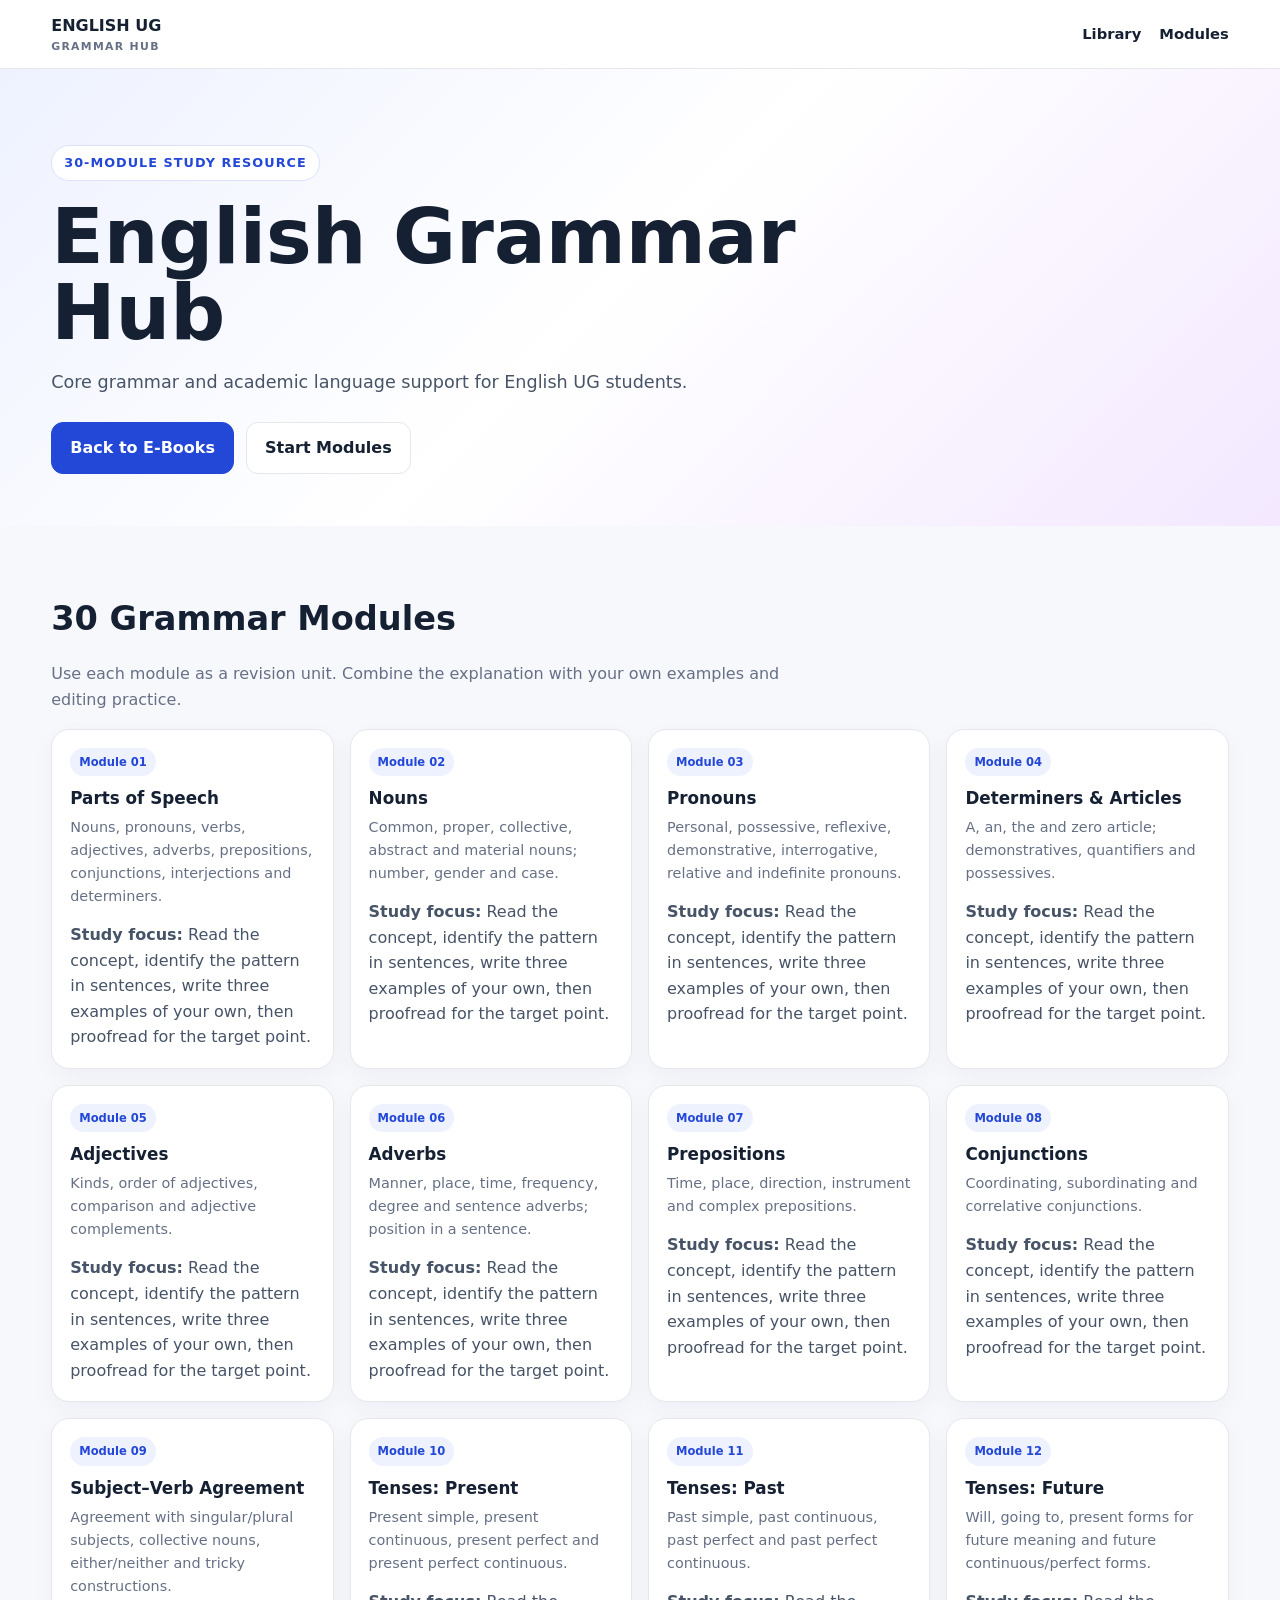
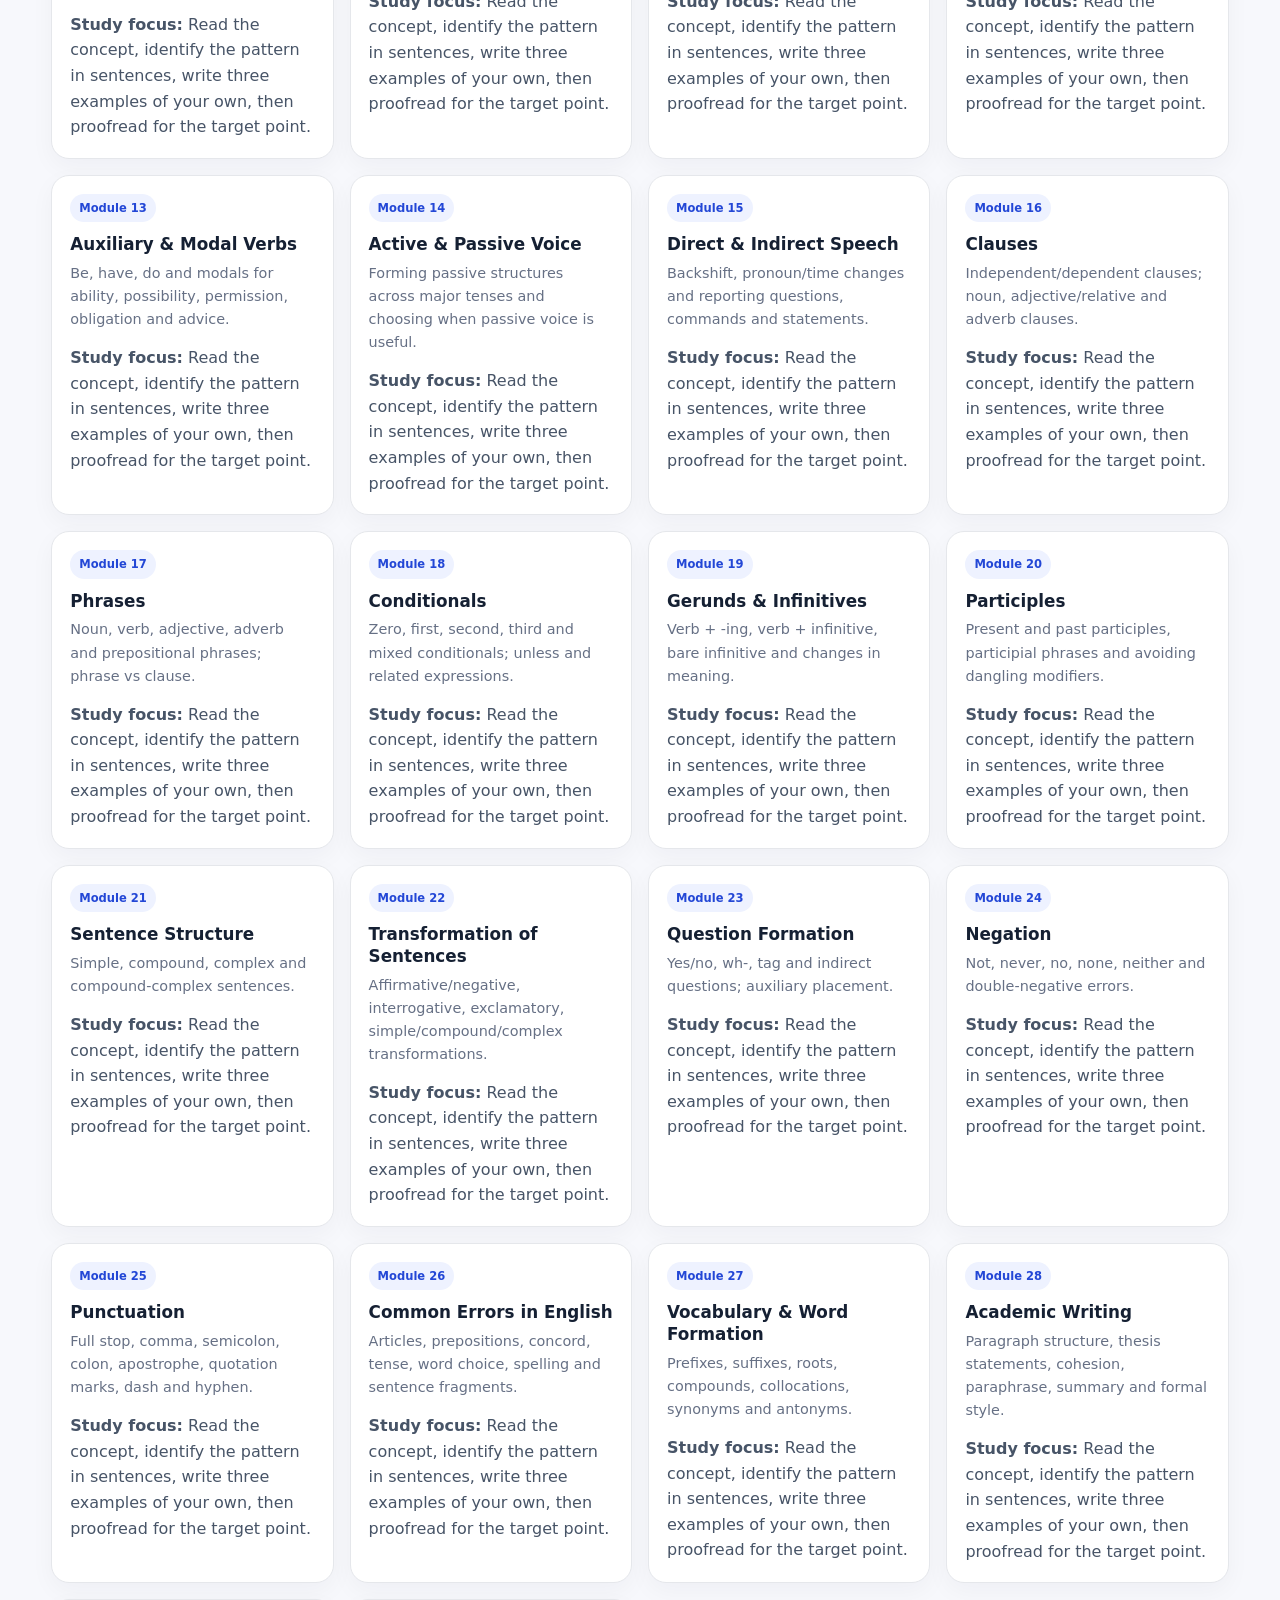
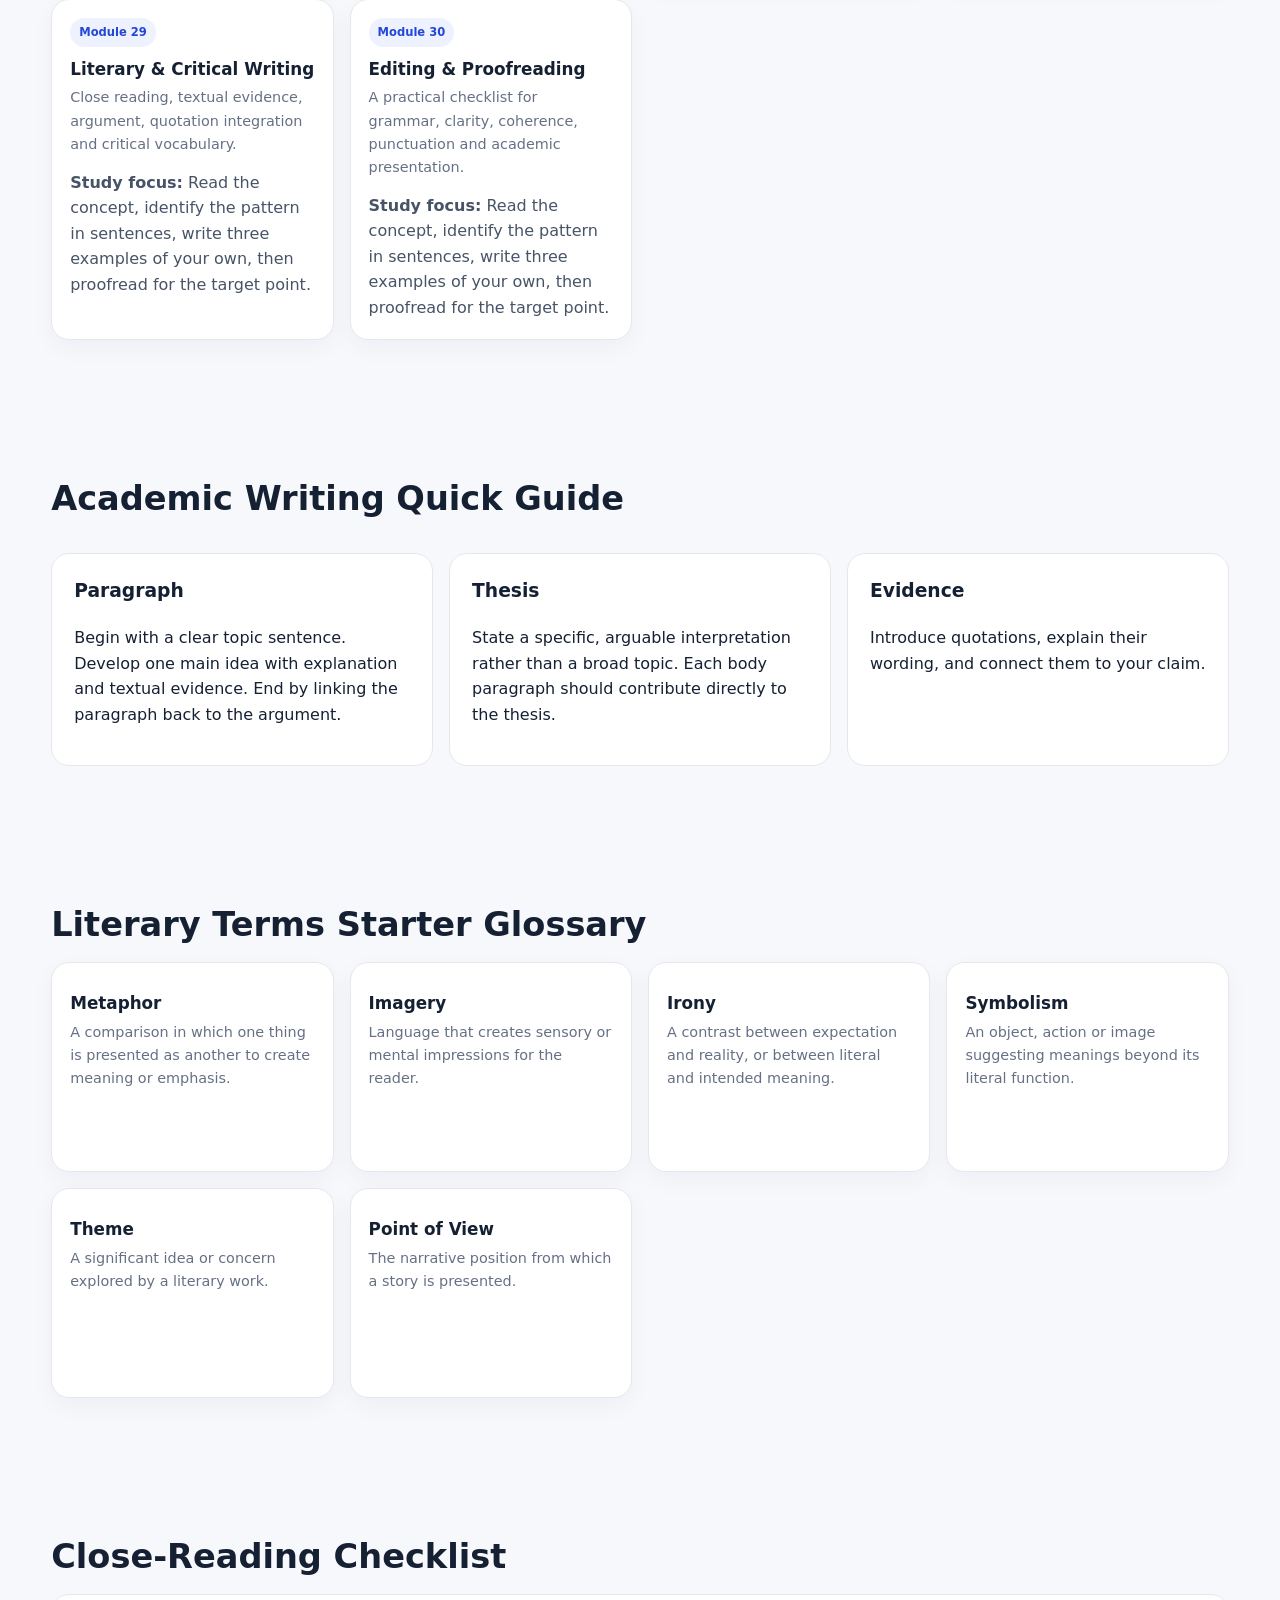
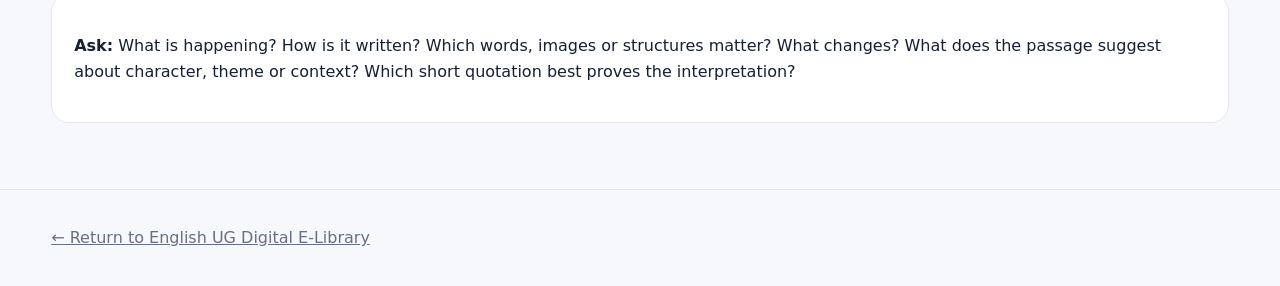
==== grammar.html @ 5030c162 "Add files via upload" ====
<!doctype html><html lang="en"><head><meta charset="utf-8"><meta name="viewport" content="width=device-width,initial-scale=1"><title>English Grammar Hub</title><link rel="stylesheet" href="styles.css"></head><body>
<nav class="nav"><div class="container nav-inner"><a class="brand" href="index.html">ENGLISH UG <small>GRAMMAR HUB</small></a><div class="navlinks"><a href="index.html">Library</a><a href="#modules">Modules</a></div></div></nav>
<header class="hero"><div class="container"><span class="eyebrow">30-Module Study Resource</span><h1>English Grammar<br>Hub</h1><p>Core grammar and academic language support for English UG students.</p><div class="cta"><a class="btn primary" href="index.html#ebooks">Back to E-Books</a><a class="btn" href="#modules">Start Modules</a></div></div></header>
<section class="section" id="modules"><div class="container"><h2>30 Grammar Modules</h2><p class="lead">Use each module as a revision unit. Combine the explanation with your own examples and editing practice.</p><div class="grid"><article class="card"><span class="badge">Module 01</span><h3>Parts of Speech</h3><p>Nouns, pronouns, verbs, adjectives, adverbs, prepositions, conjunctions, interjections and determiners.</p><div style="margin-top:14px;color:#475467"><strong>Study focus:</strong> Read the concept, identify the pattern in sentences, write three examples of your own, then proofread for the target point.</div></article>
<article class="card"><span class="badge">Module 02</span><h3>Nouns</h3><p>Common, proper, collective, abstract and material nouns; number, gender and case.</p><div style="margin-top:14px;color:#475467"><strong>Study focus:</strong> Read the concept, identify the pattern in sentences, write three examples of your own, then proofread for the target point.</div></article>
<article class="card"><span class="badge">Module 03</span><h3>Pronouns</h3><p>Personal, possessive, reflexive, demonstrative, interrogative, relative and indefinite pronouns.</p><div style="margin-top:14px;color:#475467"><strong>Study focus:</strong> Read the concept, identify the pattern in sentences, write three examples of your own, then proofread for the target point.</div></article>
<article class="card"><span class="badge">Module 04</span><h3>Determiners &amp; Articles</h3><p>A, an, the and zero article; demonstratives, quantifiers and possessives.</p><div style="margin-top:14px;color:#475467"><strong>Study focus:</strong> Read the concept, identify the pattern in sentences, write three examples of your own, then proofread for the target point.</div></article>
<article class="card"><span class="badge">Module 05</span><h3>Adjectives</h3><p>Kinds, order of adjectives, comparison and adjective complements.</p><div style="margin-top:14px;color:#475467"><strong>Study focus:</strong> Read the concept, identify the pattern in sentences, write three examples of your own, then proofread for the target point.</div></article>
<article class="card"><span class="badge">Module 06</span><h3>Adverbs</h3><p>Manner, place, time, frequency, degree and sentence adverbs; position in a sentence.</p><div style="margin-top:14px;color:#475467"><strong>Study focus:</strong> Read the concept, identify the pattern in sentences, write three examples of your own, then proofread for the target point.</div></article>
<article class="card"><span class="badge">Module 07</span><h3>Prepositions</h3><p>Time, place, direction, instrument and complex prepositions.</p><div style="margin-top:14px;color:#475467"><strong>Study focus:</strong> Read the concept, identify the pattern in sentences, write three examples of your own, then proofread for the target point.</div></article>
<article class="card"><span class="badge">Module 08</span><h3>Conjunctions</h3><p>Coordinating, subordinating and correlative conjunctions.</p><div style="margin-top:14px;color:#475467"><strong>Study focus:</strong> Read the concept, identify the pattern in sentences, write three examples of your own, then proofread for the target point.</div></article>
<article class="card"><span class="badge">Module 09</span><h3>Subject–Verb Agreement</h3><p>Agreement with singular/plural subjects, collective nouns, either/neither and tricky constructions.</p><div style="margin-top:14px;color:#475467"><strong>Study focus:</strong> Read the concept, identify the pattern in sentences, write three examples of your own, then proofread for the target point.</div></article>
<article class="card"><span class="badge">Module 10</span><h3>Tenses: Present</h3><p>Present simple, present continuous, present perfect and present perfect continuous.</p><div style="margin-top:14px;color:#475467"><strong>Study focus:</strong> Read the concept, identify the pattern in sentences, write three examples of your own, then proofread for the target point.</div></article>
<article class="card"><span class="badge">Module 11</span><h3>Tenses: Past</h3><p>Past simple, past continuous, past perfect and past perfect continuous.</p><div style="margin-top:14px;color:#475467"><strong>Study focus:</strong> Read the concept, identify the pattern in sentences, write three examples of your own, then proofread for the target point.</div></article>
<article class="card"><span class="badge">Module 12</span><h3>Tenses: Future</h3><p>Will, going to, present forms for future meaning and future continuous/perfect forms.</p><div style="margin-top:14px;color:#475467"><strong>Study focus:</strong> Read the concept, identify the pattern in sentences, write three examples of your own, then proofread for the target point.</div></article>
<article class="card"><span class="badge">Module 13</span><h3>Auxiliary &amp; Modal Verbs</h3><p>Be, have, do and modals for ability, possibility, permission, obligation and advice.</p><div style="margin-top:14px;color:#475467"><strong>Study focus:</strong> Read the concept, identify the pattern in sentences, write three examples of your own, then proofread for the target point.</div></article>
<article class="card"><span class="badge">Module 14</span><h3>Active &amp; Passive Voice</h3><p>Forming passive structures across major tenses and choosing when passive voice is useful.</p><div style="margin-top:14px;color:#475467"><strong>Study focus:</strong> Read the concept, identify the pattern in sentences, write three examples of your own, then proofread for the target point.</div></article>
<article class="card"><span class="badge">Module 15</span><h3>Direct &amp; Indirect Speech</h3><p>Backshift, pronoun/time changes and reporting questions, commands and statements.</p><div style="margin-top:14px;color:#475467"><strong>Study focus:</strong> Read the concept, identify the pattern in sentences, write three examples of your own, then proofread for the target point.</div></article>
<article class="card"><span class="badge">Module 16</span><h3>Clauses</h3><p>Independent/dependent clauses; noun, adjective/relative and adverb clauses.</p><div style="margin-top:14px;color:#475467"><strong>Study focus:</strong> Read the concept, identify the pattern in sentences, write three examples of your own, then proofread for the target point.</div></article>
<article class="card"><span class="badge">Module 17</span><h3>Phrases</h3><p>Noun, verb, adjective, adverb and prepositional phrases; phrase vs clause.</p><div style="margin-top:14px;color:#475467"><strong>Study focus:</strong> Read the concept, identify the pattern in sentences, write three examples of your own, then proofread for the target point.</div></article>
<article class="card"><span class="badge">Module 18</span><h3>Conditionals</h3><p>Zero, first, second, third and mixed conditionals; unless and related expressions.</p><div style="margin-top:14px;color:#475467"><strong>Study focus:</strong> Read the concept, identify the pattern in sentences, write three examples of your own, then proofread for the target point.</div></article>
<article class="card"><span class="badge">Module 19</span><h3>Gerunds &amp; Infinitives</h3><p>Verb + -ing, verb + infinitive, bare infinitive and changes in meaning.</p><div style="margin-top:14px;color:#475467"><strong>Study focus:</strong> Read the concept, identify the pattern in sentences, write three examples of your own, then proofread for the target point.</div></article>
<article class="card"><span class="badge">Module 20</span><h3>Participles</h3><p>Present and past participles, participial phrases and avoiding dangling modifiers.</p><div style="margin-top:14px;color:#475467"><strong>Study focus:</strong> Read the concept, identify the pattern in sentences, write three examples of your own, then proofread for the target point.</div></article>
<article class="card"><span class="badge">Module 21</span><h3>Sentence Structure</h3><p>Simple, compound, complex and compound-complex sentences.</p><div style="margin-top:14px;color:#475467"><strong>Study focus:</strong> Read the concept, identify the pattern in sentences, write three examples of your own, then proofread for the target point.</div></article>
<article class="card"><span class="badge">Module 22</span><h3>Transformation of Sentences</h3><p>Affirmative/negative, interrogative, exclamatory, simple/compound/complex transformations.</p><div style="margin-top:14px;color:#475467"><strong>Study focus:</strong> Read the concept, identify the pattern in sentences, write three examples of your own, then proofread for the target point.</div></article>
<article class="card"><span class="badge">Module 23</span><h3>Question Formation</h3><p>Yes/no, wh-, tag and indirect questions; auxiliary placement.</p><div style="margin-top:14px;color:#475467"><strong>Study focus:</strong> Read the concept, identify the pattern in sentences, write three examples of your own, then proofread for the target point.</div></article>
<article class="card"><span class="badge">Module 24</span><h3>Negation</h3><p>Not, never, no, none, neither and double-negative errors.</p><div style="margin-top:14px;color:#475467"><strong>Study focus:</strong> Read the concept, identify the pattern in sentences, write three examples of your own, then proofread for the target point.</div></article>
<article class="card"><span class="badge">Module 25</span><h3>Punctuation</h3><p>Full stop, comma, semicolon, colon, apostrophe, quotation marks, dash and hyphen.</p><div style="margin-top:14px;color:#475467"><strong>Study focus:</strong> Read the concept, identify the pattern in sentences, write three examples of your own, then proofread for the target point.</div></article>
<article class="card"><span class="badge">Module 26</span><h3>Common Errors in English</h3><p>Articles, prepositions, concord, tense, word choice, spelling and sentence fragments.</p><div style="margin-top:14px;color:#475467"><strong>Study focus:</strong> Read the concept, identify the pattern in sentences, write three examples of your own, then proofread for the target point.</div></article>
<article class="card"><span class="badge">Module 27</span><h3>Vocabulary &amp; Word Formation</h3><p>Prefixes, suffixes, roots, compounds, collocations, synonyms and antonyms.</p><div style="margin-top:14px;color:#475467"><strong>Study focus:</strong> Read the concept, identify the pattern in sentences, write three examples of your own, then proofread for the target point.</div></article>
<article class="card"><span class="badge">Module 28</span><h3>Academic Writing</h3><p>Paragraph structure, thesis statements, cohesion, paraphrase, summary and formal style.</p><div style="margin-top:14px;color:#475467"><strong>Study focus:</strong> Read the concept, identify the pattern in sentences, write three examples of your own, then proofread for the target point.</div></article>
<article class="card"><span class="badge">Module 29</span><h3>Literary &amp; Critical Writing</h3><p>Close reading, textual evidence, argument, quotation integration and critical vocabulary.</p><div style="margin-top:14px;color:#475467"><strong>Study focus:</strong> Read the concept, identify the pattern in sentences, write three examples of your own, then proofread for the target point.</div></article>
<article class="card"><span class="badge">Module 30</span><h3>Editing &amp; Proofreading</h3><p>A practical checklist for grammar, clarity, coherence, punctuation and academic presentation.</p><div style="margin-top:14px;color:#475467"><strong>Study focus:</strong> Read the concept, identify the pattern in sentences, write three examples of your own, then proofread for the target point.</div></article></div></div></section>
<section class="section" id="academic-writing"><div class="container"><h2>Academic Writing Quick Guide</h2><div class="tools"><article class="tool"><h3>Paragraph</h3><p>Begin with a clear topic sentence. Develop one main idea with explanation and textual evidence. End by linking the paragraph back to the argument.</p></article><article class="tool"><h3>Thesis</h3><p>State a specific, arguable interpretation rather than a broad topic. Each body paragraph should contribute directly to the thesis.</p></article><article class="tool"><h3>Evidence</h3><p>Introduce quotations, explain their wording, and connect them to your claim.</p></article></div></div></section>
<section class="section" id="literary-terms"><div class="container"><h2>Literary Terms Starter Glossary</h2><div class="grid"><article class="card"><h3>Metaphor</h3><p>A comparison in which one thing is presented as another to create meaning or emphasis.</p></article><article class="card"><h3>Imagery</h3><p>Language that creates sensory or mental impressions for the reader.</p></article><article class="card"><h3>Irony</h3><p>A contrast between expectation and reality, or between literal and intended meaning.</p></article><article class="card"><h3>Symbolism</h3><p>An object, action or image suggesting meanings beyond its literal function.</p></article><article class="card"><h3>Theme</h3><p>A significant idea or concern explored by a literary work.</p></article><article class="card"><h3>Point of View</h3><p>The narrative position from which a story is presented.</p></article></div></div></section>
<section class="section" id="reading"><div class="container"><h2>Close-Reading Checklist</h2><div class="tool"><p><strong>Ask:</strong> What is happening? How is it written? Which words, images or structures matter? What changes? What does the passage suggest about character, theme or context? Which short quotation best proves the interpretation?</p></div></div></section>
<footer><div class="container"><a href="index.html">← Return to English UG Digital E-Library</a></div></footer></body></html>
---- styles.css ----
:root{--ink:#152033;--muted:#667085;--paper:#f7f8fc;--card:#fff;--primary:#2347d6;--line:#e5e7eb}
*{box-sizing:border-box}html{scroll-behavior:smooth}body{margin:0;font-family:Inter,ui-sans-serif,system-ui,-apple-system,"Segoe UI",sans-serif;color:var(--ink);background:var(--paper);line-height:1.6}a{color:inherit}.container{width:min(1180px,92%);margin:auto}
.nav{position:sticky;top:0;z-index:20;background:rgba(255,255,255,.94);backdrop-filter:blur(12px);border-bottom:1px solid var(--line)}.nav-inner{display:flex;align-items:center;justify-content:space-between;min-height:68px;gap:20px}.brand{font-weight:900;text-decoration:none}.brand small{display:block;font-size:.68rem;color:var(--muted);font-weight:700;letter-spacing:.12em}.navlinks{display:flex;gap:18px}.navlinks a{text-decoration:none;font-weight:700;font-size:.92rem}
.hero{padding:76px 0 52px;background:linear-gradient(135deg,#eef2ff,#fff 48%,#f3e8ff)}.hero-grid{display:grid;grid-template-columns:1.3fr .7fr;gap:42px;align-items:center}.eyebrow{display:inline-flex;padding:7px 12px;border-radius:999px;background:#fff;border:1px solid #dbe1ff;color:var(--primary);font-weight:800;font-size:.8rem;letter-spacing:.08em;text-transform:uppercase}
h1{font-size:clamp(2.6rem,6vw,5.5rem);line-height:.98;margin:18px 0}.hero p{font-size:1.1rem;color:#475467;max-width:720px}.cta{display:flex;gap:12px;flex-wrap:wrap;margin-top:26px}.btn{display:inline-flex;align-items:center;justify-content:center;padding:12px 18px;border-radius:12px;text-decoration:none;font-weight:800;border:1px solid var(--line);background:#fff}.btn.primary{background:var(--primary);color:#fff;border-color:var(--primary)}
.qr-card{background:#fff;border:1px solid var(--line);border-radius:24px;padding:22px;text-align:center;box-shadow:0 18px 50px rgba(22,34,68,.10)}.qr-card img{width:min(280px,100%);display:block;margin:auto}.qr-card strong{display:block;margin-top:10px}.qr-card small{color:var(--muted)}
.stats{display:grid;grid-template-columns:repeat(4,1fr);gap:14px;margin-top:34px}.stat{background:#fff;border:1px solid var(--line);padding:20px;border-radius:18px}.stat b{font-size:1.7rem;display:block}.stat span{color:var(--muted);font-size:.9rem}
.section{padding:66px 0}.section h2{font-size:2.1rem;margin:0 0 10px}.lead{color:var(--muted);max-width:760px}.controls{display:flex;gap:10px;flex-wrap:wrap;margin:24px 0}input,select{padding:12px 14px;border:1px solid var(--line);border-radius:12px;background:#fff;font:inherit}input{flex:1;min-width:240px}
.grid{display:grid;grid-template-columns:repeat(4,1fr);gap:16px}.card{background:var(--card);border:1px solid var(--line);border-radius:18px;padding:18px;display:flex;flex-direction:column;min-height:210px;box-shadow:0 8px 25px rgba(16,24,40,.04)}.badge{font-size:.72rem;font-weight:800;color:var(--primary);background:#eef2ff;padding:5px 9px;border-radius:999px;display:inline-block;width:max-content}.card h3{font-size:1.05rem;line-height:1.3;margin:12px 0 6px}.card p{margin:0;color:var(--muted);font-size:.9rem}.read{margin-top:auto;padding-top:16px;text-decoration:none;font-weight:900;color:var(--primary)}
.grammar{background:#101828;color:#fff}.grammar .lead{color:#cbd5e1}.grammar-grid{display:grid;grid-template-columns:repeat(3,1fr);gap:15px;margin-top:28px}.gcard{background:#172033;border:1px solid #2a3851;border-radius:16px;padding:18px}.gcard h3{margin:8px 0;font-size:1rem}.gcard p{color:#cbd5e1;font-size:.9rem}
.tools{display:grid;grid-template-columns:repeat(3,1fr);gap:16px;margin-top:28px}.tool{background:#fff;border:1px solid var(--line);border-radius:18px;padding:22px}.tool h3{margin-top:0}.notice{margin-top:28px;background:#fffbeb;border:1px solid #fde68a;padding:16px;border-radius:14px;color:#713f12}footer{padding:35px 0;border-top:1px solid var(--line);color:var(--muted)}
@media(max-width:900px){.hero-grid{grid-template-columns:1fr}.grid{grid-template-columns:repeat(2,1fr)}.grammar-grid,.tools{grid-template-columns:repeat(2,1fr)}.stats{grid-template-columns:repeat(2,1fr)}.navlinks{display:none}}@media(max-width:560px){.grid,.grammar-grid,.tools,.stats{grid-template-columns:1fr}.hero{padding-top:50px}h1{font-size:3rem}.section{padding:48px 0}}
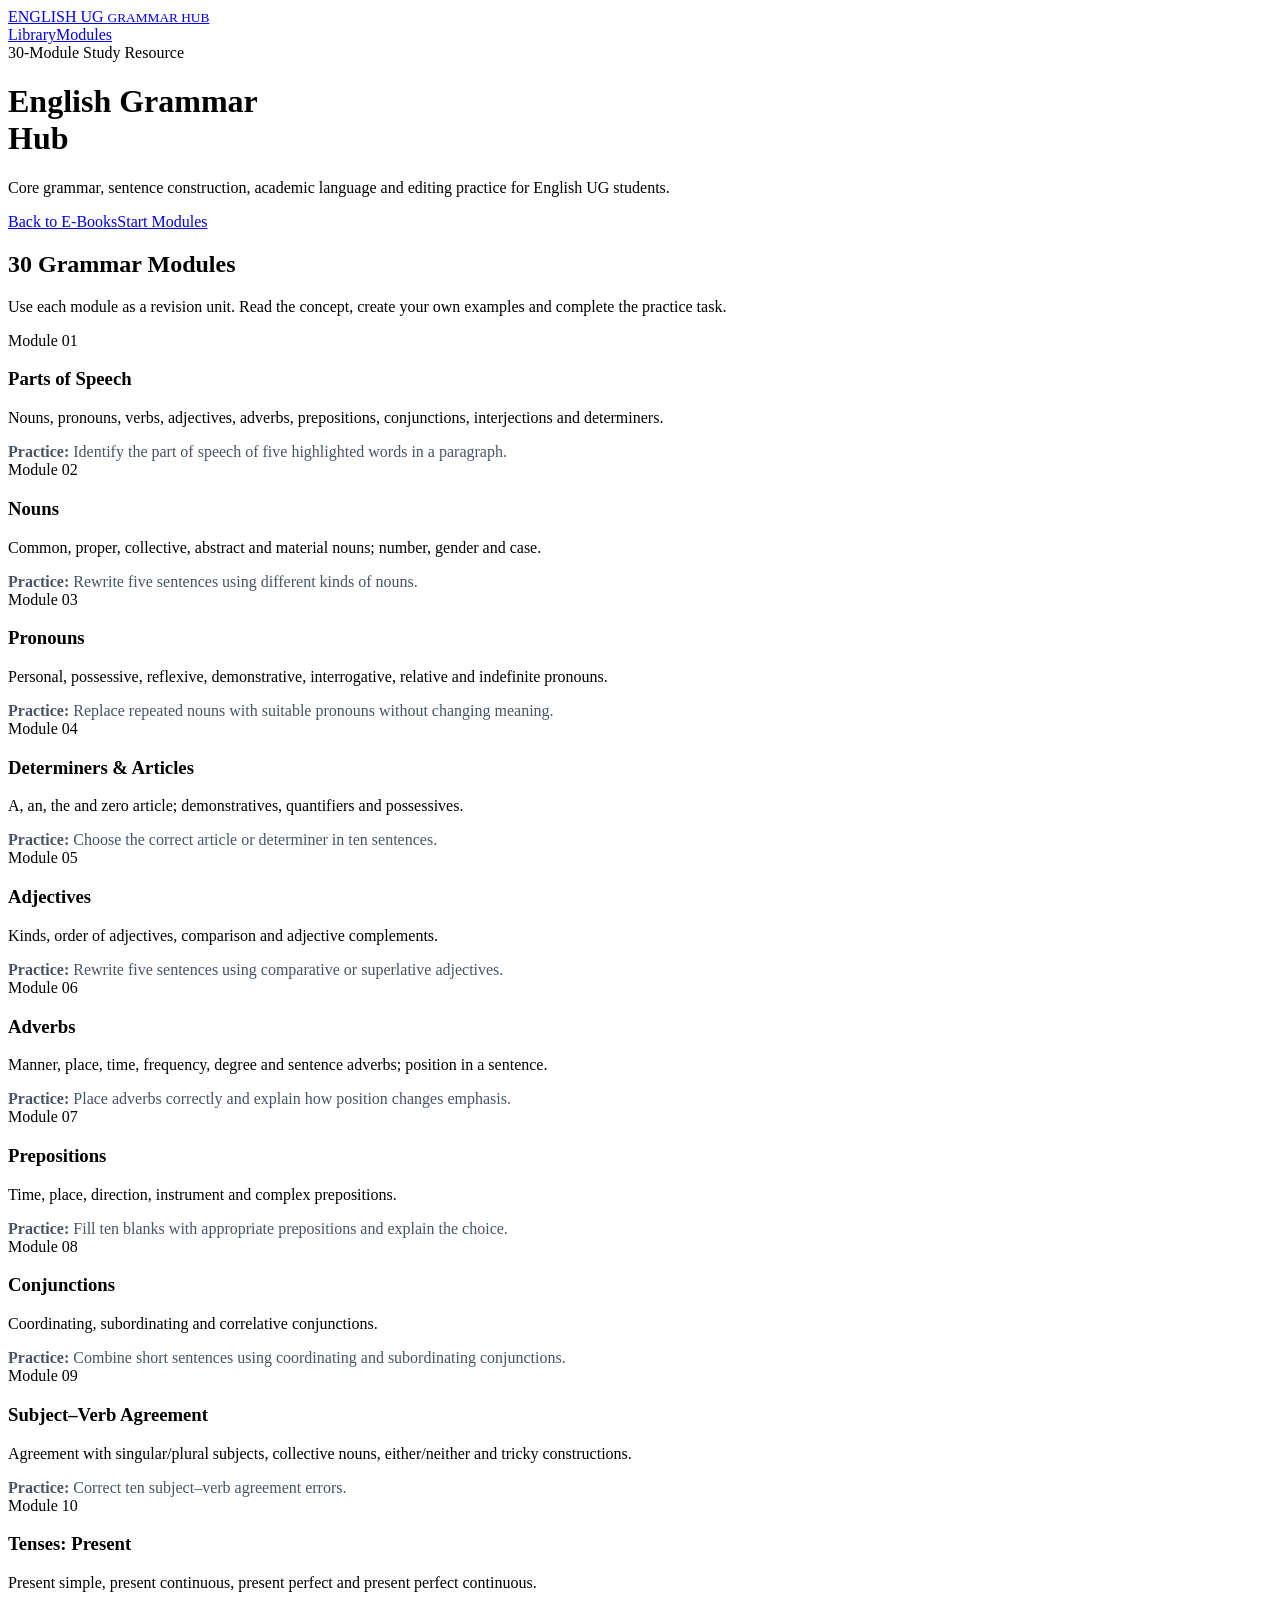
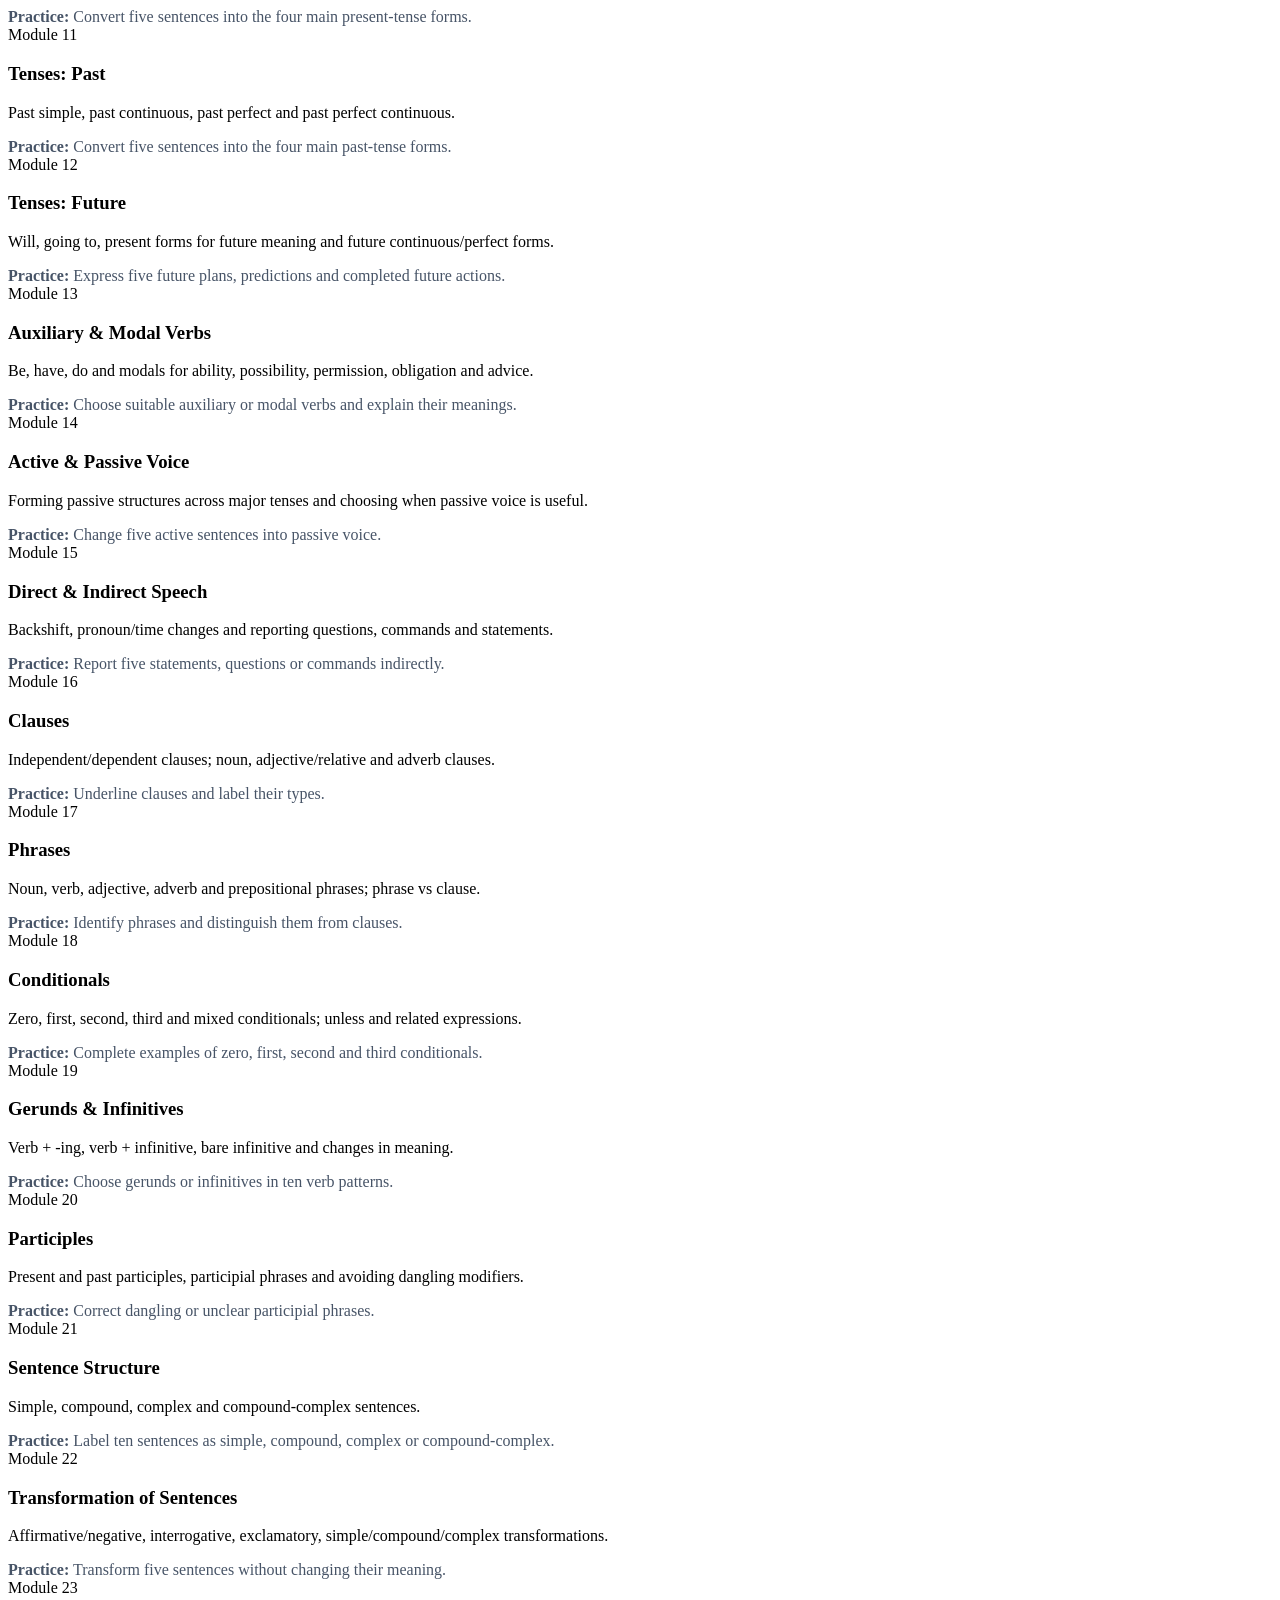
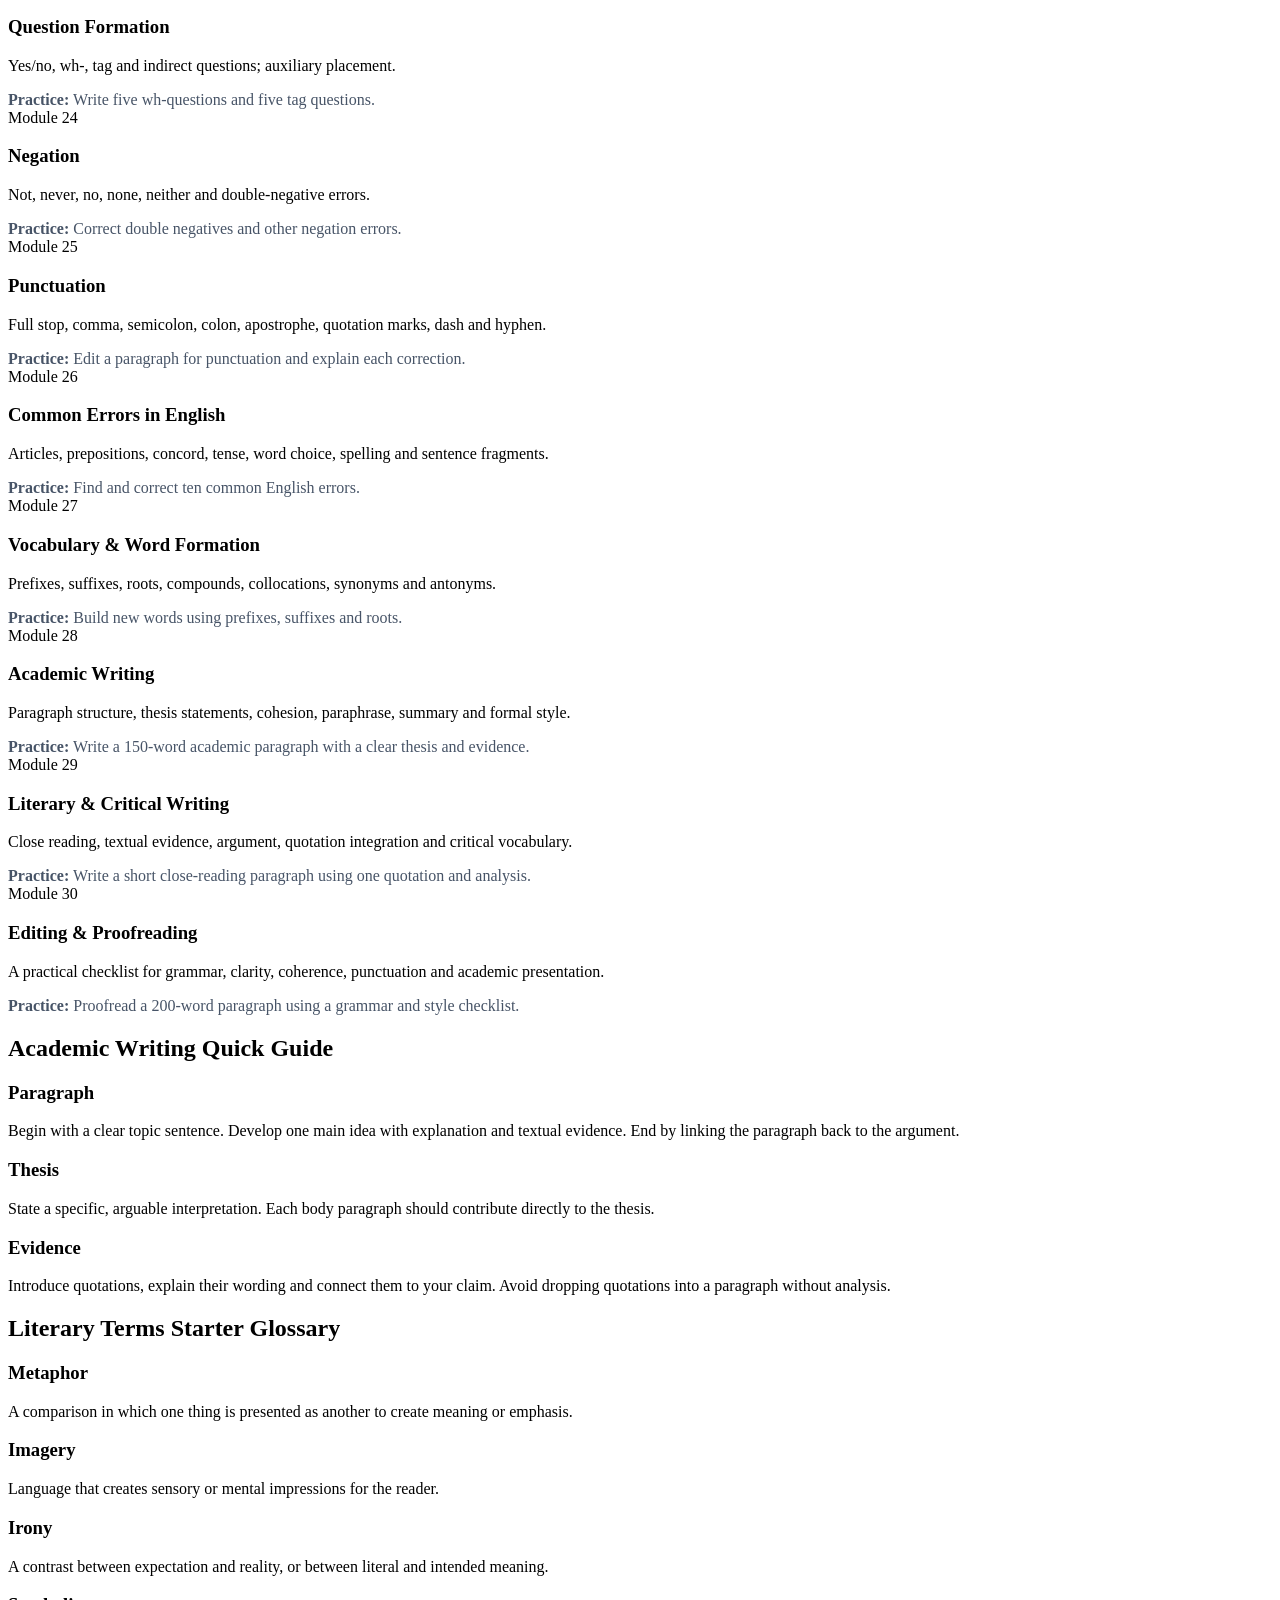
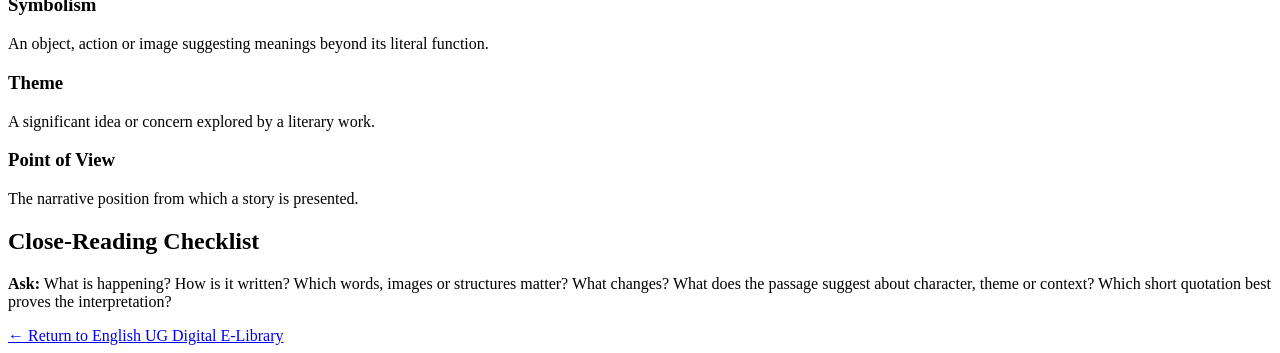
==== commit 4a0a8f80: "Rename grammar[1].html to grammar.html" ====
--- a/grammar.html
+++ b/grammar.html
@@ -1,37 +1,37 @@
-<!doctype html><html lang="en"><head><meta charset="utf-8"><meta name="viewport" content="width=device-width,initial-scale=1"><title>English Grammar Hub</title><link rel="stylesheet" href="styles.css"></head><body>
-<nav class="nav"><div class="container nav-inner"><a class="brand" href="index.html">ENGLISH UG <small>GRAMMAR HUB</small></a><div class="navlinks"><a href="index.html">Library</a><a href="#modules">Modules</a></div></div></nav>
-<header class="hero"><div class="container"><span class="eyebrow">30-Module Study Resource</span><h1>English Grammar<br>Hub</h1><p>Core grammar and academic language support for English UG students.</p><div class="cta"><a class="btn primary" href="index.html#ebooks">Back to E-Books</a><a class="btn" href="#modules">Start Modules</a></div></div></header>
-<section class="section" id="modules"><div class="container"><h2>30 Grammar Modules</h2><p class="lead">Use each module as a revision unit. Combine the explanation with your own examples and editing practice.</p><div class="grid"><article class="card"><span class="badge">Module 01</span><h3>Parts of Speech</h3><p>Nouns, pronouns, verbs, adjectives, adverbs, prepositions, conjunctions, interjections and determiners.</p><div style="margin-top:14px;color:#475467"><strong>Study focus:</strong> Read the concept, identify the pattern in sentences, write three examples of your own, then proofread for the target point.</div></article>
-<article class="card"><span class="badge">Module 02</span><h3>Nouns</h3><p>Common, proper, collective, abstract and material nouns; number, gender and case.</p><div style="margin-top:14px;color:#475467"><strong>Study focus:</strong> Read the concept, identify the pattern in sentences, write three examples of your own, then proofread for the target point.</div></article>
-<article class="card"><span class="badge">Module 03</span><h3>Pronouns</h3><p>Personal, possessive, reflexive, demonstrative, interrogative, relative and indefinite pronouns.</p><div style="margin-top:14px;color:#475467"><strong>Study focus:</strong> Read the concept, identify the pattern in sentences, write three examples of your own, then proofread for the target point.</div></article>
-<article class="card"><span class="badge">Module 04</span><h3>Determiners &amp; Articles</h3><p>A, an, the and zero article; demonstratives, quantifiers and possessives.</p><div style="margin-top:14px;color:#475467"><strong>Study focus:</strong> Read the concept, identify the pattern in sentences, write three examples of your own, then proofread for the target point.</div></article>
-<article class="card"><span class="badge">Module 05</span><h3>Adjectives</h3><p>Kinds, order of adjectives, comparison and adjective complements.</p><div style="margin-top:14px;color:#475467"><strong>Study focus:</strong> Read the concept, identify the pattern in sentences, write three examples of your own, then proofread for the target point.</div></article>
-<article class="card"><span class="badge">Module 06</span><h3>Adverbs</h3><p>Manner, place, time, frequency, degree and sentence adverbs; position in a sentence.</p><div style="margin-top:14px;color:#475467"><strong>Study focus:</strong> Read the concept, identify the pattern in sentences, write three examples of your own, then proofread for the target point.</div></article>
-<article class="card"><span class="badge">Module 07</span><h3>Prepositions</h3><p>Time, place, direction, instrument and complex prepositions.</p><div style="margin-top:14px;color:#475467"><strong>Study focus:</strong> Read the concept, identify the pattern in sentences, write three examples of your own, then proofread for the target point.</div></article>
-<article class="card"><span class="badge">Module 08</span><h3>Conjunctions</h3><p>Coordinating, subordinating and correlative conjunctions.</p><div style="margin-top:14px;color:#475467"><strong>Study focus:</strong> Read the concept, identify the pattern in sentences, write three examples of your own, then proofread for the target point.</div></article>
-<article class="card"><span class="badge">Module 09</span><h3>Subject–Verb Agreement</h3><p>Agreement with singular/plural subjects, collective nouns, either/neither and tricky constructions.</p><div style="margin-top:14px;color:#475467"><strong>Study focus:</strong> Read the concept, identify the pattern in sentences, write three examples of your own, then proofread for the target point.</div></article>
-<article class="card"><span class="badge">Module 10</span><h3>Tenses: Present</h3><p>Present simple, present continuous, present perfect and present perfect continuous.</p><div style="margin-top:14px;color:#475467"><strong>Study focus:</strong> Read the concept, identify the pattern in sentences, write three examples of your own, then proofread for the target point.</div></article>
-<article class="card"><span class="badge">Module 11</span><h3>Tenses: Past</h3><p>Past simple, past continuous, past perfect and past perfect continuous.</p><div style="margin-top:14px;color:#475467"><strong>Study focus:</strong> Read the concept, identify the pattern in sentences, write three examples of your own, then proofread for the target point.</div></article>
-<article class="card"><span class="badge">Module 12</span><h3>Tenses: Future</h3><p>Will, going to, present forms for future meaning and future continuous/perfect forms.</p><div style="margin-top:14px;color:#475467"><strong>Study focus:</strong> Read the concept, identify the pattern in sentences, write three examples of your own, then proofread for the target point.</div></article>
-<article class="card"><span class="badge">Module 13</span><h3>Auxiliary &amp; Modal Verbs</h3><p>Be, have, do and modals for ability, possibility, permission, obligation and advice.</p><div style="margin-top:14px;color:#475467"><strong>Study focus:</strong> Read the concept, identify the pattern in sentences, write three examples of your own, then proofread for the target point.</div></article>
-<article class="card"><span class="badge">Module 14</span><h3>Active &amp; Passive Voice</h3><p>Forming passive structures across major tenses and choosing when passive voice is useful.</p><div style="margin-top:14px;color:#475467"><strong>Study focus:</strong> Read the concept, identify the pattern in sentences, write three examples of your own, then proofread for the target point.</div></article>
-<article class="card"><span class="badge">Module 15</span><h3>Direct &amp; Indirect Speech</h3><p>Backshift, pronoun/time changes and reporting questions, commands and statements.</p><div style="margin-top:14px;color:#475467"><strong>Study focus:</strong> Read the concept, identify the pattern in sentences, write three examples of your own, then proofread for the target point.</div></article>
-<article class="card"><span class="badge">Module 16</span><h3>Clauses</h3><p>Independent/dependent clauses; noun, adjective/relative and adverb clauses.</p><div style="margin-top:14px;color:#475467"><strong>Study focus:</strong> Read the concept, identify the pattern in sentences, write three examples of your own, then proofread for the target point.</div></article>
-<article class="card"><span class="badge">Module 17</span><h3>Phrases</h3><p>Noun, verb, adjective, adverb and prepositional phrases; phrase vs clause.</p><div style="margin-top:14px;color:#475467"><strong>Study focus:</strong> Read the concept, identify the pattern in sentences, write three examples of your own, then proofread for the target point.</div></article>
-<article class="card"><span class="badge">Module 18</span><h3>Conditionals</h3><p>Zero, first, second, third and mixed conditionals; unless and related expressions.</p><div style="margin-top:14px;color:#475467"><strong>Study focus:</strong> Read the concept, identify the pattern in sentences, write three examples of your own, then proofread for the target point.</div></article>
-<article class="card"><span class="badge">Module 19</span><h3>Gerunds &amp; Infinitives</h3><p>Verb + -ing, verb + infinitive, bare infinitive and changes in meaning.</p><div style="margin-top:14px;color:#475467"><strong>Study focus:</strong> Read the concept, identify the pattern in sentences, write three examples of your own, then proofread for the target point.</div></article>
-<article class="card"><span class="badge">Module 20</span><h3>Participles</h3><p>Present and past participles, participial phrases and avoiding dangling modifiers.</p><div style="margin-top:14px;color:#475467"><strong>Study focus:</strong> Read the concept, identify the pattern in sentences, write three examples of your own, then proofread for the target point.</div></article>
-<article class="card"><span class="badge">Module 21</span><h3>Sentence Structure</h3><p>Simple, compound, complex and compound-complex sentences.</p><div style="margin-top:14px;color:#475467"><strong>Study focus:</strong> Read the concept, identify the pattern in sentences, write three examples of your own, then proofread for the target point.</div></article>
-<article class="card"><span class="badge">Module 22</span><h3>Transformation of Sentences</h3><p>Affirmative/negative, interrogative, exclamatory, simple/compound/complex transformations.</p><div style="margin-top:14px;color:#475467"><strong>Study focus:</strong> Read the concept, identify the pattern in sentences, write three examples of your own, then proofread for the target point.</div></article>
-<article class="card"><span class="badge">Module 23</span><h3>Question Formation</h3><p>Yes/no, wh-, tag and indirect questions; auxiliary placement.</p><div style="margin-top:14px;color:#475467"><strong>Study focus:</strong> Read the concept, identify the pattern in sentences, write three examples of your own, then proofread for the target point.</div></article>
-<article class="card"><span class="badge">Module 24</span><h3>Negation</h3><p>Not, never, no, none, neither and double-negative errors.</p><div style="margin-top:14px;color:#475467"><strong>Study focus:</strong> Read the concept, identify the pattern in sentences, write three examples of your own, then proofread for the target point.</div></article>
-<article class="card"><span class="badge">Module 25</span><h3>Punctuation</h3><p>Full stop, comma, semicolon, colon, apostrophe, quotation marks, dash and hyphen.</p><div style="margin-top:14px;color:#475467"><strong>Study focus:</strong> Read the concept, identify the pattern in sentences, write three examples of your own, then proofread for the target point.</div></article>
-<article class="card"><span class="badge">Module 26</span><h3>Common Errors in English</h3><p>Articles, prepositions, concord, tense, word choice, spelling and sentence fragments.</p><div style="margin-top:14px;color:#475467"><strong>Study focus:</strong> Read the concept, identify the pattern in sentences, write three examples of your own, then proofread for the target point.</div></article>
-<article class="card"><span class="badge">Module 27</span><h3>Vocabulary &amp; Word Formation</h3><p>Prefixes, suffixes, roots, compounds, collocations, synonyms and antonyms.</p><div style="margin-top:14px;color:#475467"><strong>Study focus:</strong> Read the concept, identify the pattern in sentences, write three examples of your own, then proofread for the target point.</div></article>
-<article class="card"><span class="badge">Module 28</span><h3>Academic Writing</h3><p>Paragraph structure, thesis statements, cohesion, paraphrase, summary and formal style.</p><div style="margin-top:14px;color:#475467"><strong>Study focus:</strong> Read the concept, identify the pattern in sentences, write three examples of your own, then proofread for the target point.</div></article>
-<article class="card"><span class="badge">Module 29</span><h3>Literary &amp; Critical Writing</h3><p>Close reading, textual evidence, argument, quotation integration and critical vocabulary.</p><div style="margin-top:14px;color:#475467"><strong>Study focus:</strong> Read the concept, identify the pattern in sentences, write three examples of your own, then proofread for the target point.</div></article>
-<article class="card"><span class="badge">Module 30</span><h3>Editing &amp; Proofreading</h3><p>A practical checklist for grammar, clarity, coherence, punctuation and academic presentation.</p><div style="margin-top:14px;color:#475467"><strong>Study focus:</strong> Read the concept, identify the pattern in sentences, write three examples of your own, then proofread for the target point.</div></article></div></div></section>
-<section class="section" id="academic-writing"><div class="container"><h2>Academic Writing Quick Guide</h2><div class="tools"><article class="tool"><h3>Paragraph</h3><p>Begin with a clear topic sentence. Develop one main idea with explanation and textual evidence. End by linking the paragraph back to the argument.</p></article><article class="tool"><h3>Thesis</h3><p>State a specific, arguable interpretation rather than a broad topic. Each body paragraph should contribute directly to the thesis.</p></article><article class="tool"><h3>Evidence</h3><p>Introduce quotations, explain their wording, and connect them to your claim.</p></article></div></div></section>
+<!doctype html><html lang="en"><head><meta charset="utf-8"><meta name="viewport" content="width=device-width,initial-scale=1"><title>English Grammar Hub | English UG E-Library</title><link rel="stylesheet" href="styles.css"></head><body>
+<nav class="nav"><div class="container nav-inner"><a class="brand" href="index.html">ENGLISH UG <small>GRAMMAR HUB</small></a><div class="navlinks"><a href="index.html#ebooks">Library</a><a href="#modules">Modules</a></div></div></nav>
+<header class="hero"><div class="container"><span class="eyebrow">30-Module Study Resource</span><h1>English Grammar<br>Hub</h1><p>Core grammar, sentence construction, academic language and editing practice for English UG students.</p><div class="cta"><a class="btn primary" href="index.html#ebooks">Back to E-Books</a><a class="btn" href="#modules">Start Modules</a></div></div></header>
+<section class="section" id="modules"><div class="container"><h2>30 Grammar Modules</h2><p class="lead">Use each module as a revision unit. Read the concept, create your own examples and complete the practice task.</p><div class="grid"><article class="card"><span class="badge">Module 01</span><h3>Parts of Speech</h3><p>Nouns, pronouns, verbs, adjectives, adverbs, prepositions, conjunctions, interjections and determiners.</p><div style="margin-top:14px;color:#475467"><strong>Practice:</strong> Identify the part of speech of five highlighted words in a paragraph.</div></article>
+<article class="card"><span class="badge">Module 02</span><h3>Nouns</h3><p>Common, proper, collective, abstract and material nouns; number, gender and case.</p><div style="margin-top:14px;color:#475467"><strong>Practice:</strong> Rewrite five sentences using different kinds of nouns.</div></article>
+<article class="card"><span class="badge">Module 03</span><h3>Pronouns</h3><p>Personal, possessive, reflexive, demonstrative, interrogative, relative and indefinite pronouns.</p><div style="margin-top:14px;color:#475467"><strong>Practice:</strong> Replace repeated nouns with suitable pronouns without changing meaning.</div></article>
+<article class="card"><span class="badge">Module 04</span><h3>Determiners &amp; Articles</h3><p>A, an, the and zero article; demonstratives, quantifiers and possessives.</p><div style="margin-top:14px;color:#475467"><strong>Practice:</strong> Choose the correct article or determiner in ten sentences.</div></article>
+<article class="card"><span class="badge">Module 05</span><h3>Adjectives</h3><p>Kinds, order of adjectives, comparison and adjective complements.</p><div style="margin-top:14px;color:#475467"><strong>Practice:</strong> Rewrite five sentences using comparative or superlative adjectives.</div></article>
+<article class="card"><span class="badge">Module 06</span><h3>Adverbs</h3><p>Manner, place, time, frequency, degree and sentence adverbs; position in a sentence.</p><div style="margin-top:14px;color:#475467"><strong>Practice:</strong> Place adverbs correctly and explain how position changes emphasis.</div></article>
+<article class="card"><span class="badge">Module 07</span><h3>Prepositions</h3><p>Time, place, direction, instrument and complex prepositions.</p><div style="margin-top:14px;color:#475467"><strong>Practice:</strong> Fill ten blanks with appropriate prepositions and explain the choice.</div></article>
+<article class="card"><span class="badge">Module 08</span><h3>Conjunctions</h3><p>Coordinating, subordinating and correlative conjunctions.</p><div style="margin-top:14px;color:#475467"><strong>Practice:</strong> Combine short sentences using coordinating and subordinating conjunctions.</div></article>
+<article class="card"><span class="badge">Module 09</span><h3>Subject–Verb Agreement</h3><p>Agreement with singular/plural subjects, collective nouns, either/neither and tricky constructions.</p><div style="margin-top:14px;color:#475467"><strong>Practice:</strong> Correct ten subject–verb agreement errors.</div></article>
+<article class="card"><span class="badge">Module 10</span><h3>Tenses: Present</h3><p>Present simple, present continuous, present perfect and present perfect continuous.</p><div style="margin-top:14px;color:#475467"><strong>Practice:</strong> Convert five sentences into the four main present-tense forms.</div></article>
+<article class="card"><span class="badge">Module 11</span><h3>Tenses: Past</h3><p>Past simple, past continuous, past perfect and past perfect continuous.</p><div style="margin-top:14px;color:#475467"><strong>Practice:</strong> Convert five sentences into the four main past-tense forms.</div></article>
+<article class="card"><span class="badge">Module 12</span><h3>Tenses: Future</h3><p>Will, going to, present forms for future meaning and future continuous/perfect forms.</p><div style="margin-top:14px;color:#475467"><strong>Practice:</strong> Express five future plans, predictions and completed future actions.</div></article>
+<article class="card"><span class="badge">Module 13</span><h3>Auxiliary &amp; Modal Verbs</h3><p>Be, have, do and modals for ability, possibility, permission, obligation and advice.</p><div style="margin-top:14px;color:#475467"><strong>Practice:</strong> Choose suitable auxiliary or modal verbs and explain their meanings.</div></article>
+<article class="card"><span class="badge">Module 14</span><h3>Active &amp; Passive Voice</h3><p>Forming passive structures across major tenses and choosing when passive voice is useful.</p><div style="margin-top:14px;color:#475467"><strong>Practice:</strong> Change five active sentences into passive voice.</div></article>
+<article class="card"><span class="badge">Module 15</span><h3>Direct &amp; Indirect Speech</h3><p>Backshift, pronoun/time changes and reporting questions, commands and statements.</p><div style="margin-top:14px;color:#475467"><strong>Practice:</strong> Report five statements, questions or commands indirectly.</div></article>
+<article class="card"><span class="badge">Module 16</span><h3>Clauses</h3><p>Independent/dependent clauses; noun, adjective/relative and adverb clauses.</p><div style="margin-top:14px;color:#475467"><strong>Practice:</strong> Underline clauses and label their types.</div></article>
+<article class="card"><span class="badge">Module 17</span><h3>Phrases</h3><p>Noun, verb, adjective, adverb and prepositional phrases; phrase vs clause.</p><div style="margin-top:14px;color:#475467"><strong>Practice:</strong> Identify phrases and distinguish them from clauses.</div></article>
+<article class="card"><span class="badge">Module 18</span><h3>Conditionals</h3><p>Zero, first, second, third and mixed conditionals; unless and related expressions.</p><div style="margin-top:14px;color:#475467"><strong>Practice:</strong> Complete examples of zero, first, second and third conditionals.</div></article>
+<article class="card"><span class="badge">Module 19</span><h3>Gerunds &amp; Infinitives</h3><p>Verb + -ing, verb + infinitive, bare infinitive and changes in meaning.</p><div style="margin-top:14px;color:#475467"><strong>Practice:</strong> Choose gerunds or infinitives in ten verb patterns.</div></article>
+<article class="card"><span class="badge">Module 20</span><h3>Participles</h3><p>Present and past participles, participial phrases and avoiding dangling modifiers.</p><div style="margin-top:14px;color:#475467"><strong>Practice:</strong> Correct dangling or unclear participial phrases.</div></article>
+<article class="card"><span class="badge">Module 21</span><h3>Sentence Structure</h3><p>Simple, compound, complex and compound-complex sentences.</p><div style="margin-top:14px;color:#475467"><strong>Practice:</strong> Label ten sentences as simple, compound, complex or compound-complex.</div></article>
+<article class="card"><span class="badge">Module 22</span><h3>Transformation of Sentences</h3><p>Affirmative/negative, interrogative, exclamatory, simple/compound/complex transformations.</p><div style="margin-top:14px;color:#475467"><strong>Practice:</strong> Transform five sentences without changing their meaning.</div></article>
+<article class="card"><span class="badge">Module 23</span><h3>Question Formation</h3><p>Yes/no, wh-, tag and indirect questions; auxiliary placement.</p><div style="margin-top:14px;color:#475467"><strong>Practice:</strong> Write five wh-questions and five tag questions.</div></article>
+<article class="card"><span class="badge">Module 24</span><h3>Negation</h3><p>Not, never, no, none, neither and double-negative errors.</p><div style="margin-top:14px;color:#475467"><strong>Practice:</strong> Correct double negatives and other negation errors.</div></article>
+<article class="card"><span class="badge">Module 25</span><h3>Punctuation</h3><p>Full stop, comma, semicolon, colon, apostrophe, quotation marks, dash and hyphen.</p><div style="margin-top:14px;color:#475467"><strong>Practice:</strong> Edit a paragraph for punctuation and explain each correction.</div></article>
+<article class="card"><span class="badge">Module 26</span><h3>Common Errors in English</h3><p>Articles, prepositions, concord, tense, word choice, spelling and sentence fragments.</p><div style="margin-top:14px;color:#475467"><strong>Practice:</strong> Find and correct ten common English errors.</div></article>
+<article class="card"><span class="badge">Module 27</span><h3>Vocabulary &amp; Word Formation</h3><p>Prefixes, suffixes, roots, compounds, collocations, synonyms and antonyms.</p><div style="margin-top:14px;color:#475467"><strong>Practice:</strong> Build new words using prefixes, suffixes and roots.</div></article>
+<article class="card"><span class="badge">Module 28</span><h3>Academic Writing</h3><p>Paragraph structure, thesis statements, cohesion, paraphrase, summary and formal style.</p><div style="margin-top:14px;color:#475467"><strong>Practice:</strong> Write a 150-word academic paragraph with a clear thesis and evidence.</div></article>
+<article class="card"><span class="badge">Module 29</span><h3>Literary &amp; Critical Writing</h3><p>Close reading, textual evidence, argument, quotation integration and critical vocabulary.</p><div style="margin-top:14px;color:#475467"><strong>Practice:</strong> Write a short close-reading paragraph using one quotation and analysis.</div></article>
+<article class="card"><span class="badge">Module 30</span><h3>Editing &amp; Proofreading</h3><p>A practical checklist for grammar, clarity, coherence, punctuation and academic presentation.</p><div style="margin-top:14px;color:#475467"><strong>Practice:</strong> Proofread a 200-word paragraph using a grammar and style checklist.</div></article></div></div></section>
+<section class="section" id="academic-writing"><div class="container"><h2>Academic Writing Quick Guide</h2><div class="tools"><article class="tool"><h3>Paragraph</h3><p>Begin with a clear topic sentence. Develop one main idea with explanation and textual evidence. End by linking the paragraph back to the argument.</p></article><article class="tool"><h3>Thesis</h3><p>State a specific, arguable interpretation. Each body paragraph should contribute directly to the thesis.</p></article><article class="tool"><h3>Evidence</h3><p>Introduce quotations, explain their wording and connect them to your claim. Avoid dropping quotations into a paragraph without analysis.</p></article></div></div></section>
 <section class="section" id="literary-terms"><div class="container"><h2>Literary Terms Starter Glossary</h2><div class="grid"><article class="card"><h3>Metaphor</h3><p>A comparison in which one thing is presented as another to create meaning or emphasis.</p></article><article class="card"><h3>Imagery</h3><p>Language that creates sensory or mental impressions for the reader.</p></article><article class="card"><h3>Irony</h3><p>A contrast between expectation and reality, or between literal and intended meaning.</p></article><article class="card"><h3>Symbolism</h3><p>An object, action or image suggesting meanings beyond its literal function.</p></article><article class="card"><h3>Theme</h3><p>A significant idea or concern explored by a literary work.</p></article><article class="card"><h3>Point of View</h3><p>The narrative position from which a story is presented.</p></article></div></div></section>
 <section class="section" id="reading"><div class="container"><h2>Close-Reading Checklist</h2><div class="tool"><p><strong>Ask:</strong> What is happening? How is it written? Which words, images or structures matter? What changes? What does the passage suggest about character, theme or context? Which short quotation best proves the interpretation?</p></div></div></section>
-<footer><div class="container"><a href="index.html">← Return to English UG Digital E-Library</a></div></footer></body></html>+<footer><div class="container"><a href="index.html">← Return to English UG Digital E-Library</a></div></footer></body></html>
